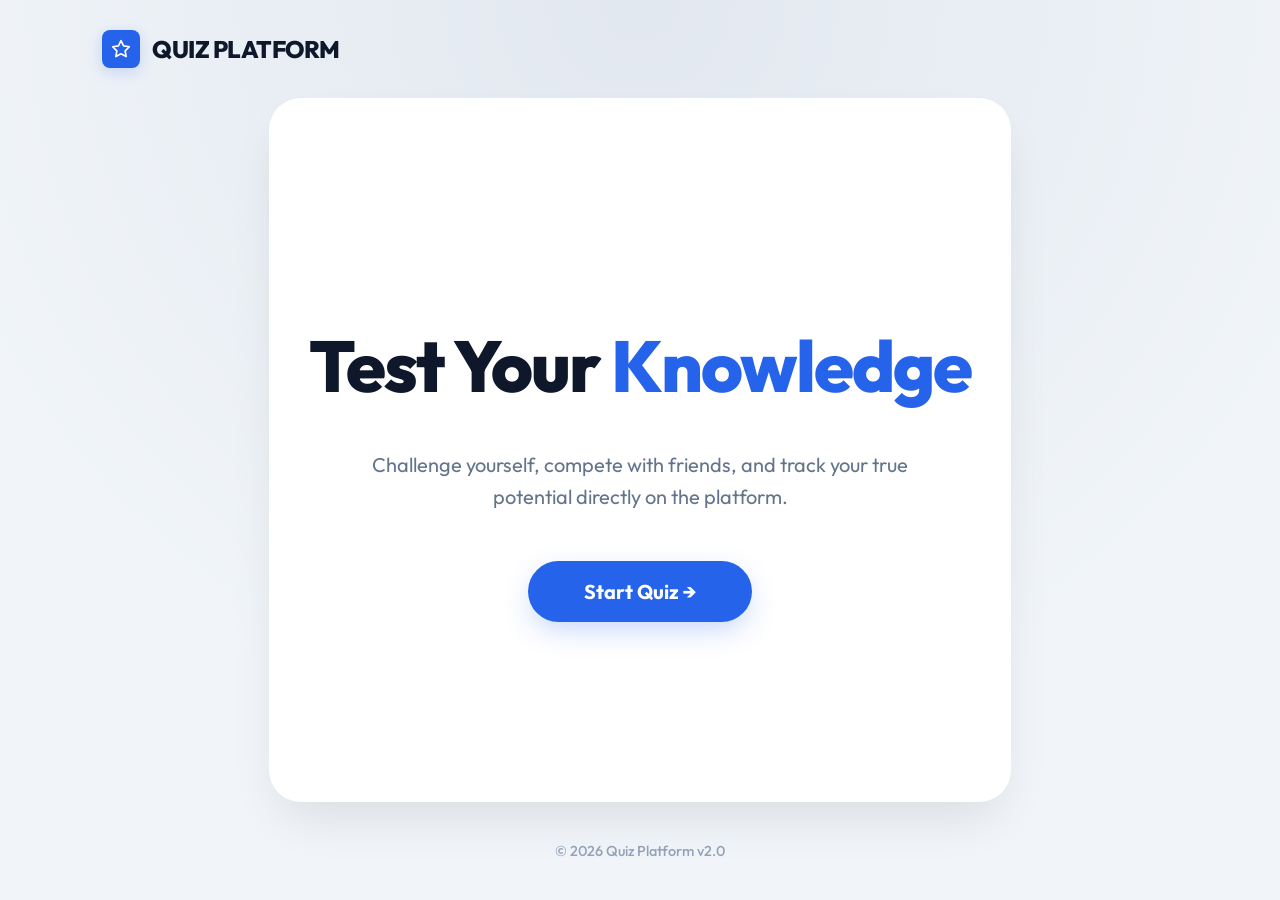
==== frontend/index.html @ 1be9cdd1 "Initial commit" ====
<!DOCTYPE html>
<html lang="en">

<head>
    <meta charset="UTF-8">
    <meta name="viewport" content="width=device-width, initial-scale=1.0">
    <title>Quiz Platform | Welcome</title>
    <!-- Outfit Font -->
    <link href="https://fonts.googleapis.com/css2?family=Outfit:wght@400;500;600;700;800&display=swap" rel="stylesheet">
    <!-- FontAwesome for Icons -->
    <link rel="stylesheet" href="https://cdnjs.cloudflare.com/ajax/libs/font-awesome/6.4.0/css/all.min.css">
    <!-- Inline Styling matching premium clean look -->
    <style>
        body {
            /* Light Crisp Minimal Background matching reference site */
            background-color: #f1f5f9;
            background-image: radial-gradient(circle at 50% 0%, #e2e8f0 0%, transparent 70%);
            display: flex;
            flex-direction: column;
            min-height: 100vh;
            font-family: 'Outfit', sans-serif;
            margin: 0;
            padding: 0;
            color: #0f172a;
            overflow-x: hidden;
        }

        .minimal-nav {
            padding: 30px 8%;
            display: flex;
            justify-content: space-between;
            align-items: center;
            position: relative;
            z-index: 10;
        }

        .logo-bold {
            font-size: 1.5rem;
            font-weight: 800;
            color: #0f172a;
            text-decoration: none;
            letter-spacing: -0.5px;
            display: flex;
            align-items: center;
            gap: 12px;
        }

        .logo-icon {
            background: #2563eb;
            border-radius: 8px;
            width: 38px;
            height: 38px;
            display: flex;
            align-items: center;
            justify-content: center;
            box-shadow: 0 4px 15px rgba(37, 99, 235, 0.2);
            color: white;
        }

        .hero-simple {
            flex-grow: 1;
            display: flex;
            flex-direction: column;
            align-items: center;
            justify-content: center;
            text-align: center;
            padding: 60px 40px;
            max-width: 800px;
            margin: auto;
            /* White Solid Card */
            background: #ffffff;
            border-radius: 32px;
            box-shadow: 0 25px 50px -12px rgba(0, 0, 0, 0.1);
            color: #0f172a;
            position: relative;
            z-index: 10;
        }

        .hero-simple h1 {
            font-size: 4.5rem;
            font-weight: 800;
            color: #0f172a;
            margin-bottom: 24px;
            line-height: 1.1;
            letter-spacing: -2px;
        }

        .highlight {
            color: #2563eb;
        }

        .hero-simple p {
            font-size: 1.25rem;
            color: #64748b;
            margin-bottom: 48px;
            line-height: 1.6;
            font-weight: 400;
            max-width: 600px;
        }

        .cta-button {
            background: #2563eb;
            color: white;
            padding: 18px 56px;
            border-radius: 100px;
            text-decoration: none;
            font-weight: 700;
            font-size: 1.25rem;
            transition: all 0.3s ease;
            box-shadow: 0 10px 30px -5px rgba(37, 99, 235, 0.3);
            display: inline-flex;
            align-items: center;
            justify-content: center;
        }

        .cta-button:hover {
            transform: translateY(-3px);
            background: #1d4ed8;
            box-shadow: 0 15px 40px -5px rgba(37, 99, 235, 0.4);
            color: white;
            text-decoration: none;
        }

        .simple-footer {
            padding: 40px;
            text-align: center;
            color: #94a3b8;
            font-size: 0.9rem;
            font-weight: 500;
        }

        @media (max-width: 640px) {
            .hero-simple {
                margin: 20px;
                padding: 40px 20px;
            }

            .hero-simple h1 {
                font-size: 2.8rem;
                letter-spacing: -1px;
            }
            
            .hero-simple p {
                font-size: 1.1rem;
            }
        }
    </style>
</head>

<body>
    <nav class="minimal-nav">
        <a href="index.html" class="logo-bold">
            <div class="logo-icon">
                <svg width="20" height="20" viewBox="0 0 24 24" fill="none" stroke="currentColor" stroke-width="2" stroke-linecap="round" stroke-linejoin="round">
                    <polygon points="12 2 15.09 8.26 22 9.27 17 14.14 18.18 21.02 12 17.77 5.82 21.02 7 14.14 2 9.27 8.91 8.26 12 2"></polygon>
                </svg>
            </div>
            QUIZ PLATFORM
        </a>
    </nav>

    <main class="hero-simple">
        <h1>Test Your <span class="highlight">Knowledge</span></h1>
        <p>Challenge yourself, compete with friends, and track your true potential directly on the platform.</p>
        <div class="hero-actions" style="display: flex; gap: 16px; justify-content: center; width: 100%;">
            <a href="register.html" class="cta-button">Start Quiz &rarr;</a>
        </div>
    </main>

    <footer class="simple-footer">
        &copy; 2026 Quiz Platform v2.0
    </footer>
</body>

</html>
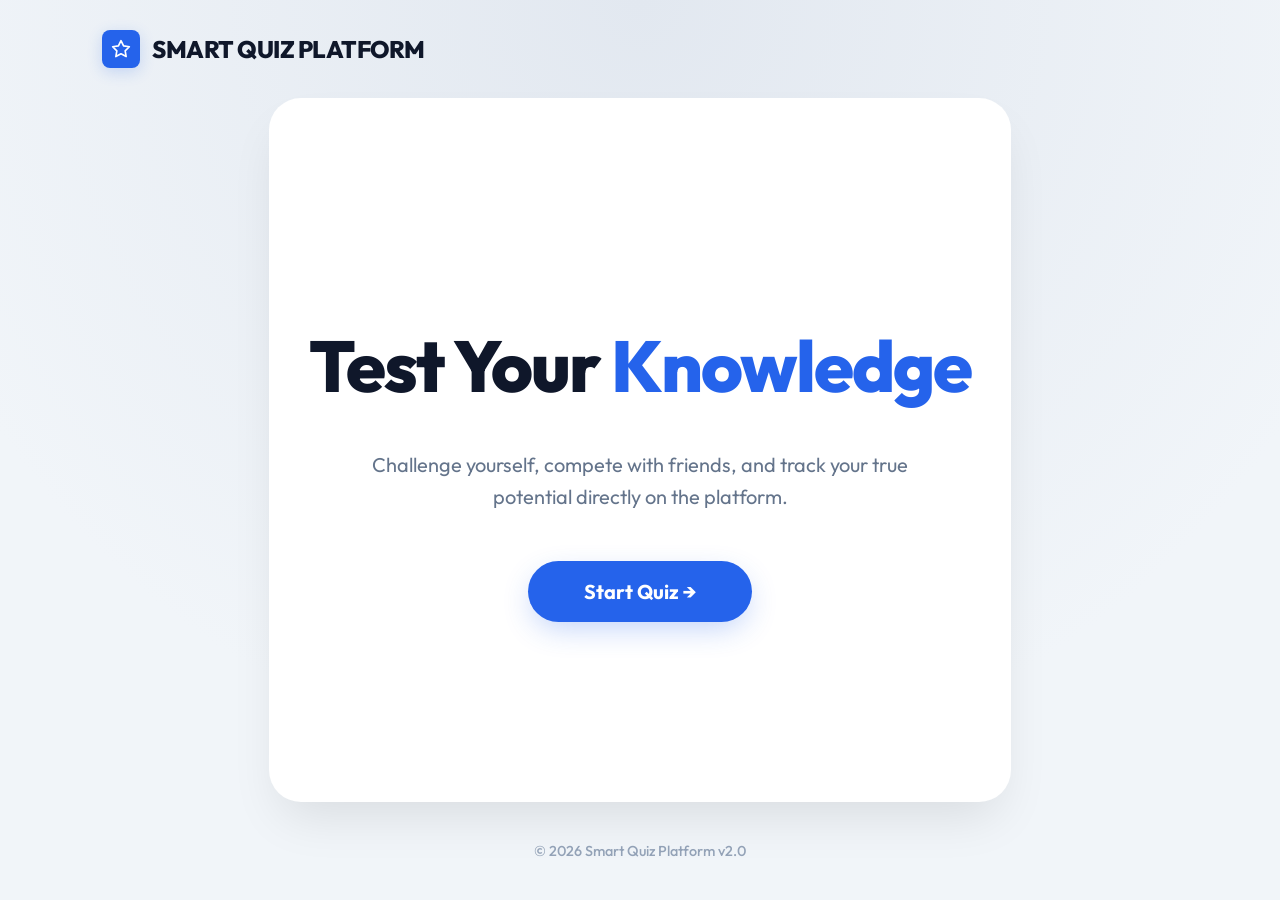
==== commit bab21315: "Update project name to Smart Quiz Platform" ====
--- a/frontend/index.html
+++ b/frontend/index.html
@@ -4,7 +4,7 @@
 <head>
     <meta charset="UTF-8">
     <meta name="viewport" content="width=device-width, initial-scale=1.0">
-    <title>Quiz Platform | Welcome</title>
+    <title>Smart Quiz Platform | Welcome</title>
     <!-- Outfit Font -->
     <link href="https://fonts.googleapis.com/css2?family=Outfit:wght@400;500;600;700;800&display=swap" rel="stylesheet">
     <!-- FontAwesome for Icons -->
@@ -155,7 +155,7 @@
                     <polygon points="12 2 15.09 8.26 22 9.27 17 14.14 18.18 21.02 12 17.77 5.82 21.02 7 14.14 2 9.27 8.91 8.26 12 2"></polygon>
                 </svg>
             </div>
-            QUIZ PLATFORM
+            SMART QUIZ PLATFORM
         </a>
     </nav>
 
@@ -168,7 +168,7 @@
     </main>
 
     <footer class="simple-footer">
-        &copy; 2026 Quiz Platform v2.0
+        &copy; 2026 Smart Quiz Platform v2.0
     </footer>
 </body>
 
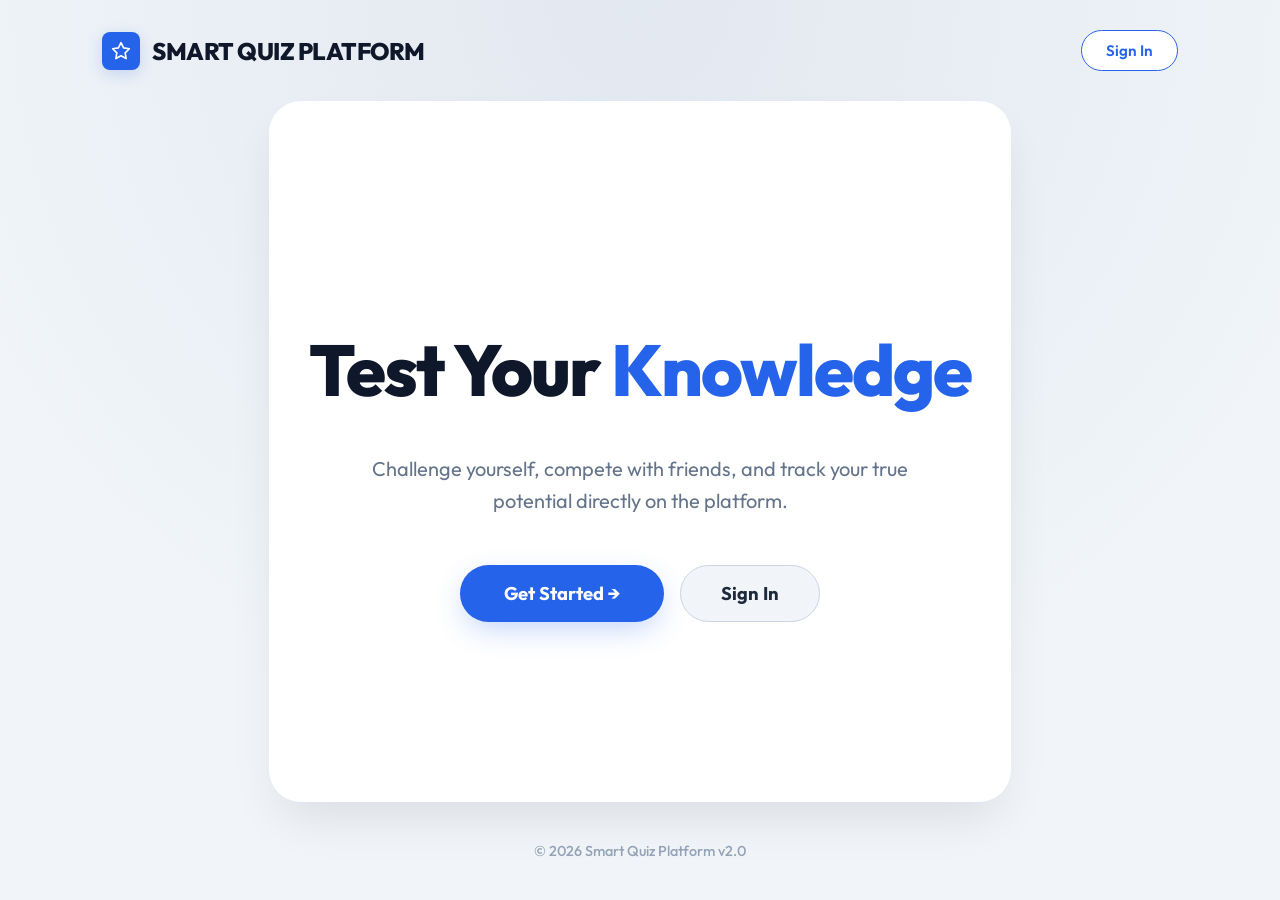
==== commit 5de7c3d9: "Enhance UI navigation, add Browse view language switcher, and improve offline API base fallback" ====
--- a/frontend/index.html
+++ b/frontend/index.html
@@ -5,6 +5,12 @@
     <meta charset="UTF-8">
     <meta name="viewport" content="width=device-width, initial-scale=1.0">
     <title>Smart Quiz Platform | Welcome</title>
+    <!-- Auto redirect if logged in -->
+    <script>
+        if (localStorage.getItem('quiz_user')) {
+            window.location.href = 'dashboard.html';
+        }
+    </script>
     <!-- Outfit Font -->
     <link href="https://fonts.googleapis.com/css2?family=Outfit:wght@400;500;600;700;800&display=swap" rel="stylesheet">
     <!-- FontAwesome for Icons -->
@@ -101,11 +107,11 @@
         .cta-button {
             background: #2563eb;
             color: white;
-            padding: 18px 56px;
+            padding: 16px 44px;
             border-radius: 100px;
             text-decoration: none;
             font-weight: 700;
-            font-size: 1.25rem;
+            font-size: 1.15rem;
             transition: all 0.3s ease;
             box-shadow: 0 10px 30px -5px rgba(37, 99, 235, 0.3);
             display: inline-flex;
@@ -118,6 +124,47 @@
             background: #1d4ed8;
             box-shadow: 0 15px 40px -5px rgba(37, 99, 235, 0.4);
             color: white;
+            text-decoration: none;
+        }
+
+        .cta-button-secondary {
+            background: #f1f5f9;
+            color: #1e293b;
+            padding: 16px 40px;
+            border-radius: 100px;
+            text-decoration: none;
+            font-weight: 700;
+            font-size: 1.15rem;
+            border: 1px solid #cbd5e1;
+            transition: all 0.3s ease;
+            display: inline-flex;
+            align-items: center;
+            justify-content: center;
+        }
+
+        .cta-button-secondary:hover {
+            transform: translateY(-3px);
+            background: #e2e8f0;
+            color: #0f172a;
+            border-color: #94a3b8;
+            text-decoration: none;
+        }
+
+        .nav-auth-btn {
+            background: #ffffff;
+            color: #2563eb;
+            border: 1px solid #2563eb;
+            padding: 10px 24px;
+            border-radius: 9999px;
+            font-weight: 600;
+            font-size: 0.95rem;
+            text-decoration: none;
+            transition: all 0.2s ease;
+        }
+
+        .nav-auth-btn:hover {
+            background: #2563eb;
+            color: #ffffff;
             text-decoration: none;
         }
 
@@ -142,6 +189,16 @@
             
             .hero-simple p {
                 font-size: 1.1rem;
+            }
+
+            .hero-actions {
+                flex-direction: column;
+                gap: 12px;
+            }
+
+            .cta-button, .cta-button-secondary {
+                width: 100%;
+                padding: 14px 20px;
             }
         }
     </style>
@@ -157,13 +214,17 @@
             </div>
             SMART QUIZ PLATFORM
         </a>
+        <div style="display: flex; gap: 12px; align-items: center;">
+            <a href="login.html" class="nav-auth-btn">Sign In</a>
+        </div>
     </nav>
 
     <main class="hero-simple">
         <h1>Test Your <span class="highlight">Knowledge</span></h1>
         <p>Challenge yourself, compete with friends, and track your true potential directly on the platform.</p>
-        <div class="hero-actions" style="display: flex; gap: 16px; justify-content: center; width: 100%;">
-            <a href="register.html" class="cta-button">Start Quiz &rarr;</a>
+        <div class="hero-actions" style="display: flex; gap: 16px; justify-content: center; width: 100%; flex-wrap: wrap;">
+            <a href="register.html" class="cta-button">Get Started &rarr;</a>
+            <a href="login.html" class="cta-button-secondary">Sign In</a>
         </div>
     </main>
 
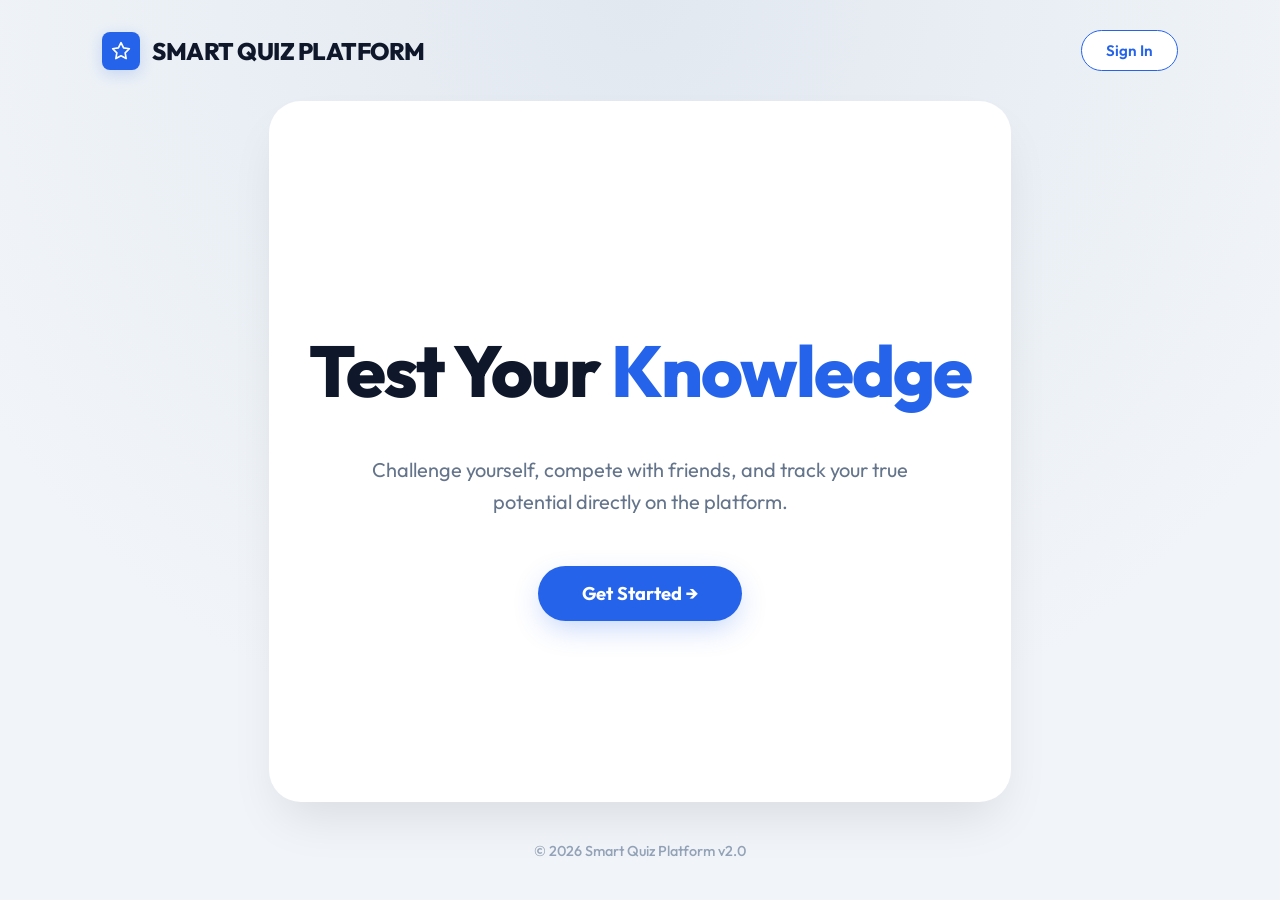
==== commit a14377ae: "Keep only Get Started button in hero section" ====
--- a/frontend/index.html
+++ b/frontend/index.html
@@ -17,6 +17,21 @@
     <link rel="stylesheet" href="https://cdnjs.cloudflare.com/ajax/libs/font-awesome/6.4.0/css/all.min.css">
     <!-- Inline Styling matching premium clean look -->
     <style>
+        *, *::before, *::after {
+            box-sizing: border-box;
+            -webkit-user-select: none;
+            -moz-user-select: none;
+            -ms-user-select: none;
+            user-select: none;
+        }
+
+        input, textarea, [contenteditable="true"] {
+            -webkit-user-select: text;
+            -moz-user-select: text;
+            -ms-user-select: text;
+            user-select: text;
+        }
+
         body {
             /* Light Crisp Minimal Background matching reference site */
             background-color: #f1f5f9;
@@ -224,7 +239,6 @@
         <p>Challenge yourself, compete with friends, and track your true potential directly on the platform.</p>
         <div class="hero-actions" style="display: flex; gap: 16px; justify-content: center; width: 100%; flex-wrap: wrap;">
             <a href="register.html" class="cta-button">Get Started &rarr;</a>
-            <a href="login.html" class="cta-button-secondary">Sign In</a>
         </div>
     </main>
 
